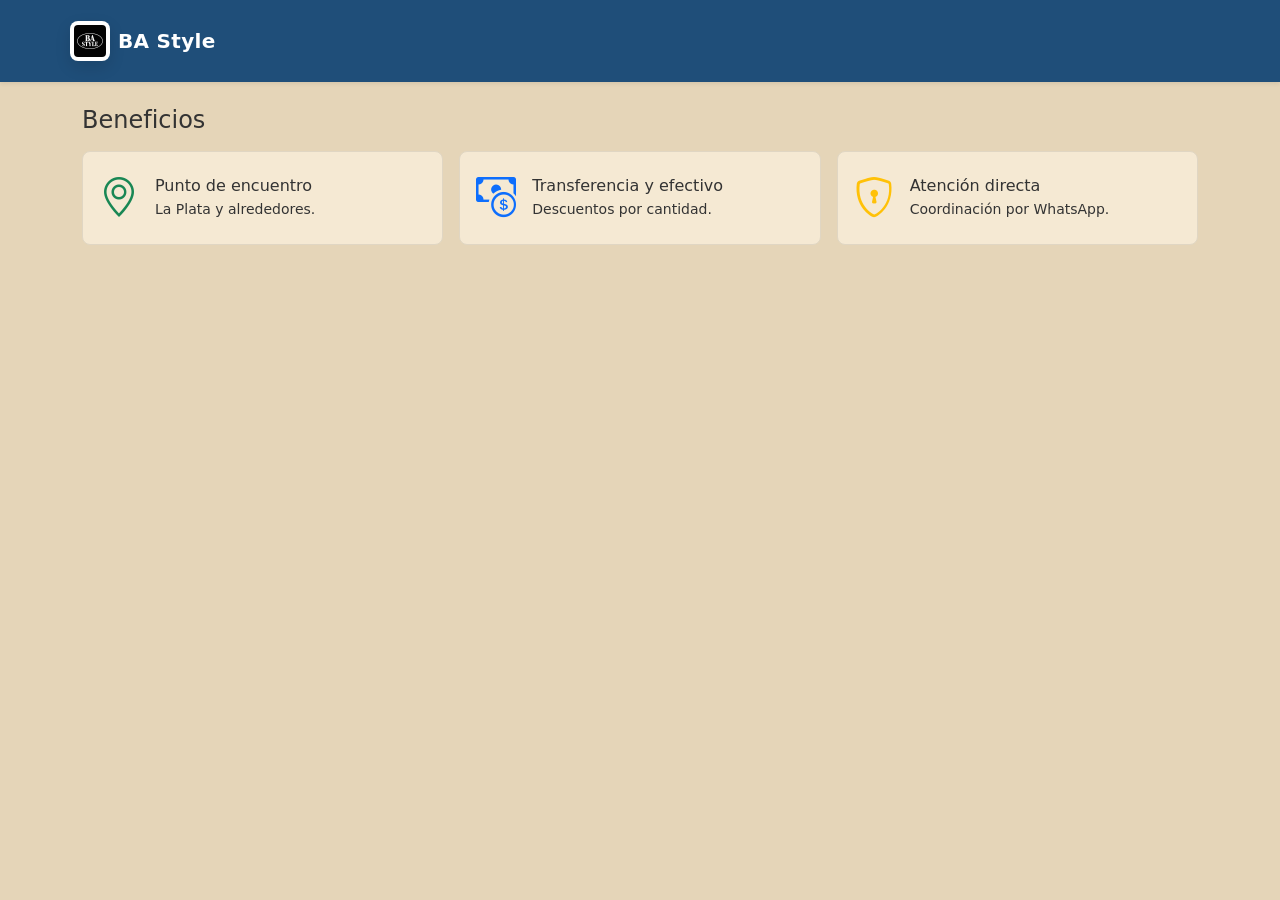
==== beneficios.html @ f9034127 "nuevaVersion" ====
<!doctype html>
<html lang="es">
  <head>
    <meta charset="utf-8">
    <meta name="viewport" content="width=device-width, initial-scale=1">
    <title>Beneficios - BA Style</title>
    <link href="https://cdn.jsdelivr.net/npm/bootstrap@5.3.8/dist/css/bootstrap.min.css" rel="stylesheet">
    <link rel="stylesheet" href="https://cdn.jsdelivr.net/npm/bootstrap-icons@1.11.3/font/bootstrap-icons.css">
    <link href="assets/css/styles.css" rel="stylesheet">
  </head>
  <body class="bg-light">
    <header class="shadow-sm bg-ml-yellow">
      <nav class="navbar navbar-expand-lg navbar-dark container-lg py-3">
        <a class="navbar-brand d-flex align-items-center gap-2 fw-bold" href="index.html">
          <img class="logo-badge" src="assets/imagenes/BAStyle.png" width="40" height="40" alt="BA Style">
          <span>BA Style</span>
        </a>
      </nav>
    </header>

    <main class="container-lg py-4">
      <h1 class="h4 mb-3">Beneficios</h1>
      <div class="row g-3">
        <div class="col-12 col-md-4"><div class="benefit-box p-3 rounded-3 d-flex align-items-center gap-3"><i class="bi bi-geo-alt fs-1 text-success"></i><div><h3 class="h6 mb-1">Punto de encuentro</h3><p class="small mb-0">La Plata y alrededores.</p></div></div></div>
        <div class="col-12 col-md-4"><div class="benefit-box p-3 rounded-3 d-flex align-items-center gap-3"><i class="bi bi-cash-coin fs-1 text-primary"></i><div><h3 class="h6 mb-1">Transferencia y efectivo</h3><p class="small mb-0">Descuentos por cantidad.</p></div></div></div>
        <div class="col-12 col-md-4"><div class="benefit-box p-3 rounded-3 d-flex align-items-center gap-3"><i class="bi bi-shield-lock fs-1 text-warning"></i><div><h3 class="h6 mb-1">Atención directa</h3><p class="small mb-0">Coordinación por WhatsApp.</p></div></div></div>
      </div>
    </main>

    <script src="https://cdn.jsdelivr.net/npm/bootstrap@5.3.8/dist/js/bootstrap.bundle.min.js"></script>
  </body>
  </html>
---- assets/css/styles.css ----
/* BA Style customizations */

:root {
  --brand-blue: #1f4e79; /* azul elegante */
  --brand-blue-dark: #173b5c;
  --ml-gray: #ededed;
  --cardboard: #e5d5b8; /* cartón claro más cálido */
  --paper: #f5e9d3; /* papel reciclado */
  --ink: #2b2b2b;
}

.bg-ml-yellow { background-color: var(--brand-blue); }

body { color: #333; background: var(--cardboard); }
body.bg-light { background: var(--cardboard) !important; }

.hero-banner { height: 260px; background: #000; }
.hero-carousel { height: 260px; }
.hero-carousel .carousel-item { height: 260px; }
.hero-carousel img { height: 100%; }
.object-fit-cover { object-fit: cover; }
.bg-gradient-dark { background: linear-gradient(180deg, rgba(0,0,0,0) 20%, rgba(0,0,0,.6) 100%); }

.promo-card { border: 1px solid #e0d6c3; background: var(--paper) !important; }
.benefit-box { border: 1px solid #e0d6c3; background: var(--paper) !important; }

/* Category tiles */
.cat-tile { position: relative; display: block; border-radius: .75rem; overflow: hidden; border: 1px solid var(--ml-gray); }
.cat-tile img { width: 100%; height: 140px; object-fit: cover; display: block; }
.cat-tile span { position: absolute; left: .75rem; bottom: .5rem; background: rgba(0,0,0,.65); color: #fff; padding: .25rem .5rem; border-radius: .375rem; font-size: .9rem; }

/* Cards */
.product-card { border: 1px solid #dfd3bf; background: var(--paper); transition: transform .15s ease, box-shadow .2s ease; }
.product-card:hover { box-shadow: 0 8px 20px rgba(23,59,92,.12); transform: translateY(-2px); }
.product-thumb { height: 180px; object-fit: cover; cursor: pointer; border-bottom: 1px solid #e5dbc6; }
.card-title { color: var(--ink); font-weight: 700; }
.h5, .card .h5 { color: var(--brand-blue-dark); }

/* Buttons brand */
.btn-primary { background-color: var(--brand-blue); border-color: var(--brand-blue); }
.btn-primary:hover { background-color: var(--brand-blue-dark); border-color: var(--brand-blue-dark); }
.btn-outline-primary { color: var(--brand-blue); border-color: var(--brand-blue); }
.btn-outline-primary:hover { background-color: var(--brand-blue); color: #fff; }

/* Offcanvas cart */
.cart-thumb { width: 64px; height: 64px; object-fit: cover; border-radius: .5rem; }
.offcanvas, .offcanvas .offcanvas-body { background: var(--paper); }
.offcanvas-header { background: #e8dcc6; border-bottom: 1px solid #e0d6c3; }
.modal-content { background: var(--paper); }
.cart-summary { background: #efe4cf; border: 1px dashed #d7c7a8; color: #5c4a2e; border-radius: .5rem; padding: .5rem .75rem; }
.discount-pill { display:inline-block; background:#d8c7a6; color:#3d2f1a; padding:.1rem .5rem; border-radius:999px; font-weight:700; }

/* Footer */
.site-footer { background: #1f4e79; color: #fff; }
.site-footer h5, .site-footer h6 { color: #fff; font-weight: 800; }
.site-footer .text-muted { color: rgba(255,255,255,.85) !important; }
.site-footer a { color: #fff; text-decoration: none; }
.site-footer a:hover { text-decoration: underline; }

/* WhatsApp floating button */
.whatsapp-fab { position: fixed; right: 18px; bottom: 18px; width: 56px; height: 56px; border-radius: 50%; background: #25D366; color: #fff; display: inline-flex; align-items: center; justify-content: center; font-size: 1.6rem; box-shadow: 0 6px 16px rgba(0,0,0,.2); z-index: 1040; text-decoration: none; }
.whatsapp-fab:hover { color: #fff; filter: brightness(0.95); }

/* Utilities */
.badge { font-weight: 600; }
.btn.active { background-color: #212529; color: #fff; }

/* Header branding */
.logo-badge { background: #fff; border-radius: .5rem; padding: .25rem; box-shadow: 0 6px 16px rgba(0,0,0,.12); }
.navbar-dark .navbar-brand span { color: #fff; font-weight: 800; letter-spacing: .3px; }
.navbar-dark .nav-link { color: rgba(255,255,255,.92); font-weight: 600; }
.navbar-dark .nav-link:hover { color: #fff; }

@media (min-width: 992px) {
  .hero-banner { height: 320px; }
  .hero-carousel { height: 320px; }
  .hero-carousel .carousel-item { height: 320px; }
  .product-thumb { height: 220px; }
}
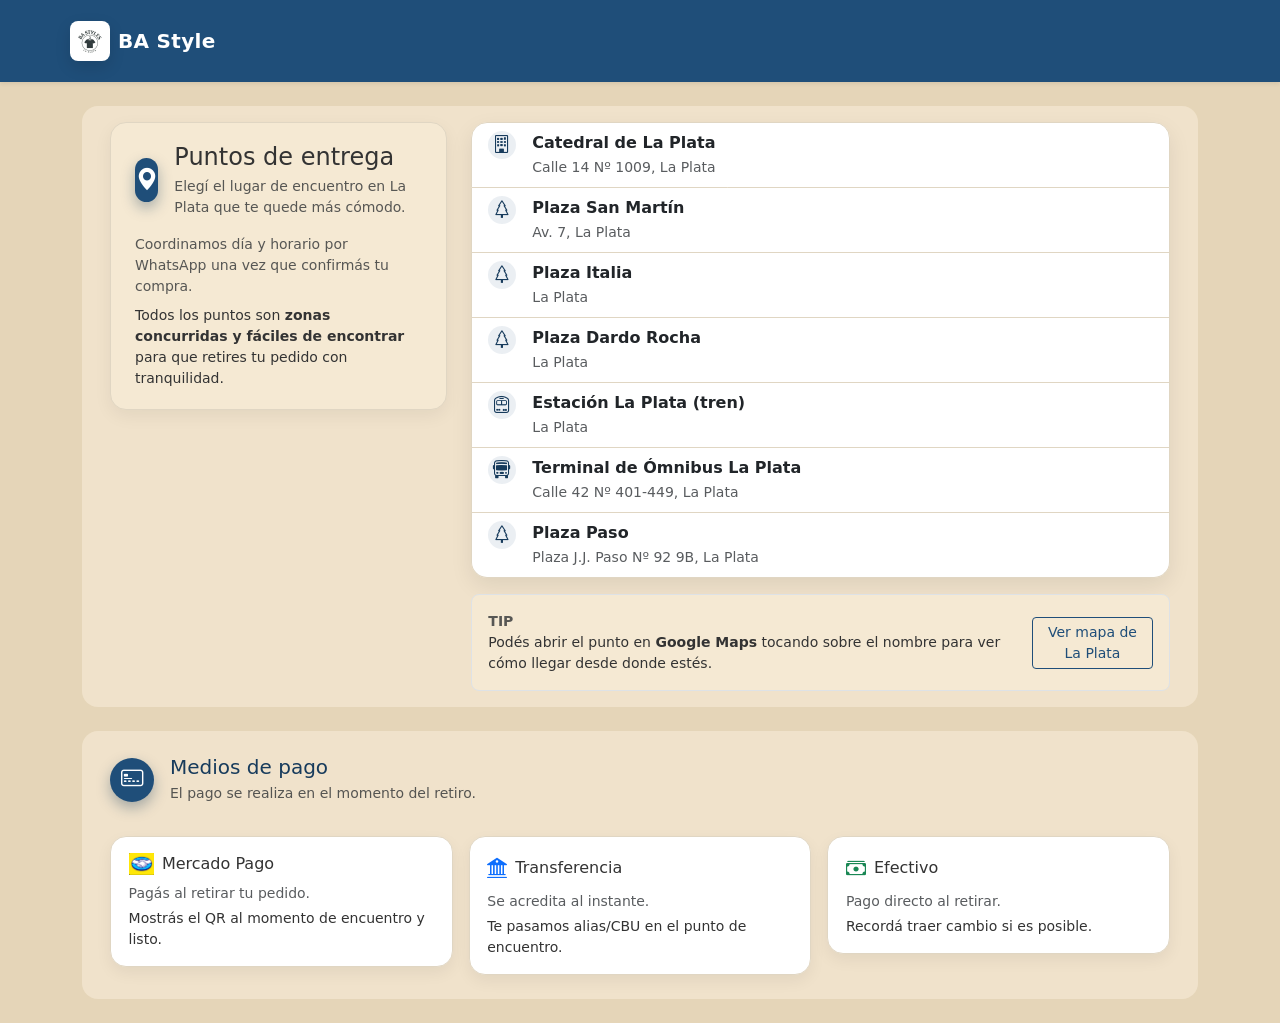
==== commit 0a8f5eea: "final" ====
--- a/beneficios.html
+++ b/beneficios.html
@@ -3,10 +3,16 @@
   <head>
     <meta charset="utf-8">
     <meta name="viewport" content="width=device-width, initial-scale=1">
-    <title>Beneficios - BA Style</title>
+    <title>Puntos de entrega - BA Style</title>
+    <meta name="description" content="Puntos de entrega de BA Style en La Plata: catedral, plazas, estación de tren y terminal de ómnibus.">
+    <meta name="robots" content="index, follow">
+    <link rel="canonical" href="https://stylesba.netlify.app/beneficios.html">
     <link href="https://cdn.jsdelivr.net/npm/bootstrap@5.3.8/dist/css/bootstrap.min.css" rel="stylesheet">
     <link rel="stylesheet" href="https://cdn.jsdelivr.net/npm/bootstrap-icons@1.11.3/font/bootstrap-icons.css">
     <link href="assets/css/styles.css" rel="stylesheet">
+    <link rel="icon" type="image/png" href="assets/imagenes/BAStyle.png">
+    <link rel="shortcut icon" type="image/png" href="assets/imagenes/BAStyle.png">
+    <link rel="apple-touch-icon" href="assets/imagenes/BAStyle.png">
   </head>
   <body class="bg-light">
     <header class="shadow-sm bg-ml-yellow">
@@ -19,12 +25,185 @@
     </header>
 
     <main class="container-lg py-4">
-      <h1 class="h4 mb-3">Beneficios</h1>
-      <div class="row g-3">
-        <div class="col-12 col-md-4"><div class="benefit-box p-3 rounded-3 d-flex align-items-center gap-3"><i class="bi bi-geo-alt fs-1 text-success"></i><div><h3 class="h6 mb-1">Punto de encuentro</h3><p class="small mb-0">La Plata y alrededores.</p></div></div></div>
-        <div class="col-12 col-md-4"><div class="benefit-box p-3 rounded-3 d-flex align-items-center gap-3"><i class="bi bi-cash-coin fs-1 text-primary"></i><div><h3 class="h6 mb-1">Transferencia y efectivo</h3><p class="small mb-0">Descuentos por cantidad.</p></div></div></div>
-        <div class="col-12 col-md-4"><div class="benefit-box p-3 rounded-3 d-flex align-items-center gap-3"><i class="bi bi-shield-lock fs-1 text-warning"></i><div><h3 class="h6 mb-1">Atención directa</h3><p class="small mb-0">Coordinación por WhatsApp.</p></div></div></div>
-      </div>
+      <section class="delivery-section py-3">
+        <div class="row g-4 align-items-start">
+          <div class="col-12 col-lg-4">
+            <div class="delivery-card h-100">
+              <div class="d-flex align-items-center gap-3 mb-3">
+                <div class="delivery-icon-circle">
+                  <i class="bi bi-geo-alt-fill"></i>
+                </div>
+                <div>
+                  <h1 class="h4 mb-1">Puntos de entrega</h1>
+                  <p class="mb-0 small text-muted">
+                    Elegí el lugar de encuentro en La Plata que te quede más cómodo.
+                  </p>
+                </div>
+              </div>
+              <p class="small text-muted mb-2">
+                Coordinamos día y horario por WhatsApp una vez que confirmás tu compra.
+              </p>
+              <p class="small mb-0">
+                Todos los puntos son <strong>zonas concurridas y fáciles de encontrar</strong> para que retires tu pedido con tranquilidad.
+              </p>
+            </div>
+          </div>
+          <div class="col-12 col-lg-8">
+            <ul class="list-group mb-3 delivery-list">
+              <li class="list-group-item delivery-item fade-in-up">
+                <div class="d-flex align-items-start gap-3">
+                  <span class="delivery-bullet">
+                    <i class="bi bi-building"></i>
+                  </span>
+                  <div>
+                    <a class="delivery-link" href="https://www.google.com/maps/search/?api=1&query=Catedral+de+La+Plata,+Calle+14+1009,+La+Plata" target="_blank" rel="noopener">
+                      <strong>Catedral de La Plata</strong><br>
+                      <span class="small text-muted">Calle 14 Nº 1009, La Plata</span>
+                    </a>
+                  </div>
+                </div>
+              </li>
+              <li class="list-group-item delivery-item fade-in-up" style="animation-delay: .05s;">
+                <div class="d-flex align-items-start gap-3">
+                  <span class="delivery-bullet">
+                    <i class="bi bi-tree"></i>
+                  </span>
+                  <div>
+                    <a class="delivery-link" href="https://www.google.com/maps/search/?api=1&query=Plaza+San+Mart%C3%ADn,+La+Plata" target="_blank" rel="noopener">
+                      <strong>Plaza San Martín</strong><br>
+                      <span class="small text-muted">Av. 7, La Plata</span>
+                    </a>
+                  </div>
+                </div>
+              </li>
+              <li class="list-group-item delivery-item fade-in-up" style="animation-delay: .1s;">
+                <div class="d-flex align-items-start gap-3">
+                  <span class="delivery-bullet">
+                    <i class="bi bi-tree"></i>
+                  </span>
+                  <div>
+                    <a class="delivery-link" href="https://www.google.com/maps/search/?api=1&query=Plaza+Italia,+La+Plata" target="_blank" rel="noopener">
+                      <strong>Plaza Italia</strong><br>
+                      <span class="small text-muted">La Plata</span>
+                    </a>
+                  </div>
+                </div>
+              </li>
+              <li class="list-group-item delivery-item fade-in-up" style="animation-delay: .15s;">
+                <div class="d-flex align-items-start gap-3">
+                  <span class="delivery-bullet">
+                    <i class="bi bi-tree"></i>
+                  </span>
+                  <div>
+                    <a class="delivery-link" href="https://www.google.com/maps/search/?api=1&query=Plaza+Dardo+Rocha,+La+Plata" target="_blank" rel="noopener">
+                      <strong>Plaza Dardo Rocha</strong><br>
+                      <span class="small text-muted">La Plata</span>
+                    </a>
+                  </div>
+                </div>
+              </li>
+              <li class="list-group-item delivery-item fade-in-up" style="animation-delay: .2s;">
+                <div class="d-flex align-items-start gap-3">
+                  <span class="delivery-bullet">
+                    <i class="bi bi-train-front"></i>
+                  </span>
+                  <div>
+                    <a class="delivery-link" href="https://www.google.com/maps/search/?api=1&query=Estaci%C3%B3n+La+Plata+tren,+La+Plata" target="_blank" rel="noopener">
+                      <strong>Estación La Plata (tren)</strong><br>
+                      <span class="small text-muted">La Plata</span>
+                    </a>
+                  </div>
+                </div>
+              </li>
+              <li class="list-group-item delivery-item fade-in-up" style="animation-delay: .25s;">
+                <div class="d-flex align-items-start gap-3">
+                  <span class="delivery-bullet">
+                    <i class="bi bi-bus-front"></i>
+                  </span>
+                  <div>
+                    <a class="delivery-link" href="https://www.google.com/maps/search/?api=1&query=Terminal+de+%C3%93mnibus+La+Plata,+Calle+42+401-449,+La+Plata" target="_blank" rel="noopener">
+                      <strong>Terminal de Ómnibus La Plata</strong><br>
+                      <span class="small text-muted">Calle 42 Nº 401-449, La Plata</span>
+                    </a>
+                  </div>
+                </div>
+              </li>
+              <li class="list-group-item delivery-item fade-in-up" style="animation-delay: .3s;">
+                <div class="d-flex align-items-start gap-3">
+                  <span class="delivery-bullet">
+                    <i class="bi bi-tree"></i>
+                  </span>
+                  <div>
+                    <a class="delivery-link" href="https://www.google.com/maps/search/?api=1&query=Plaza+Paso,+Plaza+J.J.+Paso+92+9B,+La+Plata" target="_blank" rel="noopener">
+                      <strong>Plaza Paso</strong><br>
+                      <span class="small text-muted">Plaza J.J. Paso Nº 92 9B, La Plata</span>
+                    </a>
+                  </div>
+                </div>
+              </li>
+            </ul>
+            <div class="mt-3 p-3 rounded-3 bg-white border d-flex align-items-center justify-content-between flex-column flex-md-row gap-2 delivery-tip">
+              <div>
+                <div class="small fw-semibold text-uppercase text-muted">Tip</div>
+                <div class="small">
+                  Podés abrir el punto en <strong>Google Maps</strong> tocando sobre el nombre para ver cómo llegar desde donde estés.
+                </div>
+              </div>
+              <div>
+                <a href="https://www.google.com/maps/place/La+Plata,+Buenos+Aires" target="_blank" rel="noopener" class="btn btn-outline-primary btn-sm">
+                  Ver mapa de La Plata
+                </a>
+              </div>
+            </div>
+          </div>
+        </div>
+      </section>
+
+      <section class="payment-section mt-4">
+        <div class="row g-3">
+          <div class="col-12">
+            <div class="d-flex align-items-center gap-3 mb-3">
+              <div class="payment-icon-circle">
+                <i class="bi bi-credit-card-2-front"></i>
+              </div>
+              <div>
+                <h2 class="h5 mb-1">Medios de pago</h2>
+                <p class="small text-muted mb-0">El pago se realiza en el momento del retiro.</p>
+              </div>
+            </div>
+          </div>
+          <div class="col-12 col-md-4">
+            <div class="payment-card fade-in-up">
+              <div class="d-flex align-items-center gap-2 mb-2">
+                <img src="/assets/imagenes/mercado.png" alt="Mercado Pago" class="payment-logo">
+                <h3 class="h6 mb-0">Mercado Pago</h3>
+              </div>
+              <p class="small text-muted mb-1">Pagás al retirar tu pedido.</p>
+              <p class="small mb-0">Mostrás el QR al momento de encuentro y listo.</p>
+            </div>
+          </div>
+          <div class="col-12 col-md-4">
+            <div class="payment-card fade-in-up" style="animation-delay:.05s;">
+              <div class="d-flex align-items-center gap-2 mb-2">
+                <i class="bi bi-bank2 text-primary fs-5"></i>
+                <h3 class="h6 mb-0">Transferencia</h3>
+              </div>
+              <p class="small text-muted mb-1">Se acredita al instante.</p>
+              <p class="small mb-0">Te pasamos alias/CBU en el punto de encuentro.</p>
+            </div>
+          </div>
+          <div class="col-12 col-md-4">
+            <div class="payment-card fade-in-up" style="animation-delay:.1s;">
+              <div class="d-flex align-items-center gap-2 mb-2">
+                <i class="bi bi-cash-stack text-success fs-5"></i>
+                <h3 class="h6 mb-0">Efectivo</h3>
+              </div>
+              <p class="small text-muted mb-1">Pago directo al retirar.</p>
+              <p class="small mb-0">Recordá traer cambio si es posible.</p>
+            </div>
+          </div>
+        </div>
+      </section>
     </main>
 
     <script src="https://cdn.jsdelivr.net/npm/bootstrap@5.3.8/dist/js/bootstrap.bundle.min.js"></script>
--- a/assets/css/styles.css
+++ b/assets/css/styles.css
@@ -13,26 +13,41 @@
 
 body { color: #333; background: var(--cardboard); }
 body.bg-light { background: var(--cardboard) !important; }
+body { overflow-x: hidden; }
 
 .hero-banner { height: 260px; background: #000; }
-.hero-carousel { height: 260px; }
-.hero-carousel .carousel-item { height: 260px; }
-.hero-carousel img { height: 100%; }
+/* Carrusel principal: mostrar las imágenes completas sin cortarlas */
+.hero-carousel {
+  height: 260px;
+}
+.hero-carousel .carousel-item {
+  height: 100%;
+}
+.hero-carousel img {
+  width: 100%;
+  height: 100%;
+  object-fit: contain; /* muestra la imagen completa, aunque deje bordes arriba/abajo */
+  background-color: #f5e9d3; /* mismo tono del fondo para que se integre bien */
+}
 .object-fit-cover { object-fit: cover; }
 .bg-gradient-dark { background: linear-gradient(180deg, rgba(0,0,0,0) 20%, rgba(0,0,0,.6) 100%); }
 
 .promo-card { border: 1px solid #e0d6c3; background: var(--paper) !important; }
 .benefit-box { border: 1px solid #e0d6c3; background: var(--paper) !important; }
+.bg-white { background: var(--paper) !important; }
 
 /* Category tiles */
-.cat-tile { position: relative; display: block; border-radius: .75rem; overflow: hidden; border: 1px solid var(--ml-gray); }
-.cat-tile img { width: 100%; height: 140px; object-fit: cover; display: block; }
-.cat-tile span { position: absolute; left: .75rem; bottom: .5rem; background: rgba(0,0,0,.65); color: #fff; padding: .25rem .5rem; border-radius: .375rem; font-size: .9rem; }
+.cat-tile { position: relative; display: block; border-radius: .75rem; overflow: hidden; border: 1px solid var(--ml-gray); background: var(--paper); min-height: 200px; }
+.cat-tile img { width: 100%; height: 200px; object-fit: contain; display: block; padding: 15px; background: #fff; }
+.cat-tile span { position: absolute; left: .75rem; bottom: .75rem; background: rgba(0,0,0,.75); color: #fff; padding: .4rem .75rem; border-radius: .5rem; font-size: .95rem; font-weight: 600; }
+.cat-tile:hover { transform: translateY(-2px); box-shadow: 0 4px 12px rgba(0,0,0,.15); transition: transform .2s ease, box-shadow .2s ease; }
 
 /* Cards */
 .product-card { border: 1px solid #dfd3bf; background: var(--paper); transition: transform .15s ease, box-shadow .2s ease; }
 .product-card:hover { box-shadow: 0 8px 20px rgba(23,59,92,.12); transform: translateY(-2px); }
-.product-thumb { height: 180px; object-fit: cover; cursor: pointer; border-bottom: 1px solid #e5dbc6; }
+.product-thumb { height: 280px; object-fit: contain; cursor: pointer; border-bottom: 1px solid #e5dbc6; background-color: #fff; padding: 10px; }
+.product-card .card-body { padding: 1rem; min-height: 120px; display: flex; flex-direction: column; }
+.product-card .card-body .mt-auto { margin-top: auto; padding-top: 0.5rem; }
 .card-title { color: var(--ink); font-weight: 700; }
 .h5, .card .h5 { color: var(--brand-blue-dark); }
 
@@ -61,6 +76,121 @@
 .whatsapp-fab { position: fixed; right: 18px; bottom: 18px; width: 56px; height: 56px; border-radius: 50%; background: #25D366; color: #fff; display: inline-flex; align-items: center; justify-content: center; font-size: 1.6rem; box-shadow: 0 6px 16px rgba(0,0,0,.2); z-index: 1040; text-decoration: none; }
 .whatsapp-fab:hover { color: #fff; filter: brightness(0.95); }
 
+/* Puntos de entrega */
+.delivery-section {
+  background: rgba(245, 233, 211, 0.7);
+  border-radius: 1rem;
+  padding: 1.5rem 1.75rem;
+}
+.delivery-card {
+  background: var(--paper);
+  border-radius: 1rem;
+  border: 1px solid #e0d6c3;
+  padding: 1.25rem 1.5rem;
+  box-shadow: 0 6px 18px rgba(0,0,0,.06);
+}
+.delivery-icon-circle {
+  width: 44px;
+  height: 44px;
+  border-radius: 999px;
+  background: var(--brand-blue);
+  color: #fff;
+  display: inline-flex;
+  align-items: center;
+  justify-content: center;
+  font-size: 1.4rem;
+  box-shadow: 0 6px 14px rgba(23,59,92,.35);
+}
+.delivery-list {
+  border-radius: 1rem;
+  overflow: hidden;
+  box-shadow: 0 8px 22px rgba(0,0,0,.08);
+}
+.delivery-item {
+  border-color: #e0d6c3;
+  background: #fff;
+  transition: transform .15s ease, box-shadow .15s ease, background-color .15s ease;
+}
+.delivery-item:hover {
+  background: #fdf7eb;
+  transform: translateY(-1px);
+  box-shadow: 0 6px 16px rgba(0,0,0,.08);
+}
+.delivery-link {
+  color: inherit;
+  text-decoration: none;
+}
+.delivery-link:hover {
+  color: var(--brand-blue-dark);
+  text-decoration: underline;
+}
+.delivery-bullet {
+  width: 28px;
+  height: 28px;
+  border-radius: 999px;
+  background: rgba(31, 78, 121, 0.09);
+  color: var(--brand-blue-dark);
+  display: inline-flex;
+  align-items: center;
+  justify-content: center;
+  font-size: 1.1rem;
+}
+@keyframes fadeInUp {
+  from {
+    opacity: 0;
+    transform: translateY(6px);
+  }
+  to {
+    opacity: 1;
+    transform: translateY(0);
+  }
+}
+.fade-in-up {
+  opacity: 0;
+  animation: fadeInUp .35s ease forwards;
+}
+
+.delivery-tip {
+  border-color: #e0d6c3;
+  background: linear-gradient(135deg, #fdf7eb, #f5e9d3);
+}
+
+/* Medios de pago */
+.payment-section {
+  background: rgba(245, 233, 211, 0.7);
+  border-radius: 1rem;
+  padding: 1.5rem 1.75rem;
+  margin-top: 1.5rem;
+}
+.payment-icon-circle {
+  width: 44px;
+  height: 44px;
+  border-radius: 999px;
+  background: var(--brand-blue);
+  color: #fff;
+  display: inline-flex;
+  align-items: center;
+  justify-content: center;
+  font-size: 1.4rem;
+  box-shadow: 0 6px 14px rgba(23,59,92,.35);
+}
+.payment-card {
+  background: #fff;
+  border-radius: 1rem;
+  border: 1px solid #e0d6c3;
+  padding: 1rem 1.1rem;
+  box-shadow: 0 6px 16px rgba(0,0,0,.06);
+  transition: transform .15s ease, box-shadow .15s ease;
+}
+.payment-card:hover {
+  transform: translateY(-2px);
+  box-shadow: 0 10px 24px rgba(0,0,0,.1);
+}
+.payment-logo {
+  height: 22px;
+  width: auto;
+}
+
 /* Utilities */
 .badge { font-weight: 600; }
 .btn.active { background-color: #212529; color: #fff; }
@@ -70,12 +200,53 @@
 .navbar-dark .navbar-brand span { color: #fff; font-weight: 800; letter-spacing: .3px; }
 .navbar-dark .nav-link { color: rgba(255,255,255,.92); font-weight: 600; }
 .navbar-dark .nav-link:hover { color: #fff; }
+/* Carrito en blanco dentro del header */
+.navbar-dark .btn-outline-light i,
+.navbar-dark .btn-outline-dark i { color: #fff; }
+.navbar-dark .btn-outline-dark { border-color: rgba(255,255,255,.6); color: #fff; background: rgba(255,255,255,.06); }
+.navbar-dark .btn-outline-dark:hover { background: rgba(255,255,255,.12); }
 
 @media (min-width: 992px) {
   .hero-banner { height: 320px; }
   .hero-carousel { height: 320px; }
-  .hero-carousel .carousel-item { height: 320px; }
-  .product-thumb { height: 220px; }
-}
-
-
+  .hero-carousel .carousel-item { height: 100%; }
+  .product-thumb { height: 320px; }
+}
+
+/* Mobile-first optimizations */
+@media (max-width: 575.98px) {
+  .navbar .navbar-brand span { font-size: 1.05rem; }
+  .navbar .logo-badge { width: 34px; height: 34px; }
+  .hero-carousel { height: 190px; }
+  .hero-carousel .carousel-item { height: 190px; }
+  .carousel-caption { padding-bottom: .75rem; }
+  .carousel-caption .btn { padding: .35rem .6rem; font-size: .85rem; }
+  .cat-tile img { height: 120px; }
+  .product-thumb { height: 240px; }
+  .offcanvas-end { width: 100% !important; }
+  .site-footer { padding-left: 1rem; padding-right: 1rem; }
+  .navbar .btn-outline-light { border-color: rgba(255,255,255,.6); color: #fff; background: rgba(255,255,255,.06); }
+  .navbar .btn-outline-light:hover { background: rgba(255,255,255,.12); }
+  .navbar .btn-outline-light .badge { font-size: .65rem; }
+  /* Ajuste para el carrito en móvil */
+  .navbar .ms-auto.d-lg-none {
+    margin-right: 10px;
+  }
+  /* Prevenir scroll horizontal */
+  .container-lg {
+    max-width: 100%;
+    padding-left: 15px;
+    padding-right: 15px;
+  }
+  body {
+    overflow-x: hidden;
+  }
+}
+
+@media (min-width: 576px) and (max-width: 991.98px) {
+  .hero-carousel { height: 240px; }
+  .hero-carousel .carousel-item { height: 100%; }
+  .product-thumb { height: 280px; }
+}
+
+
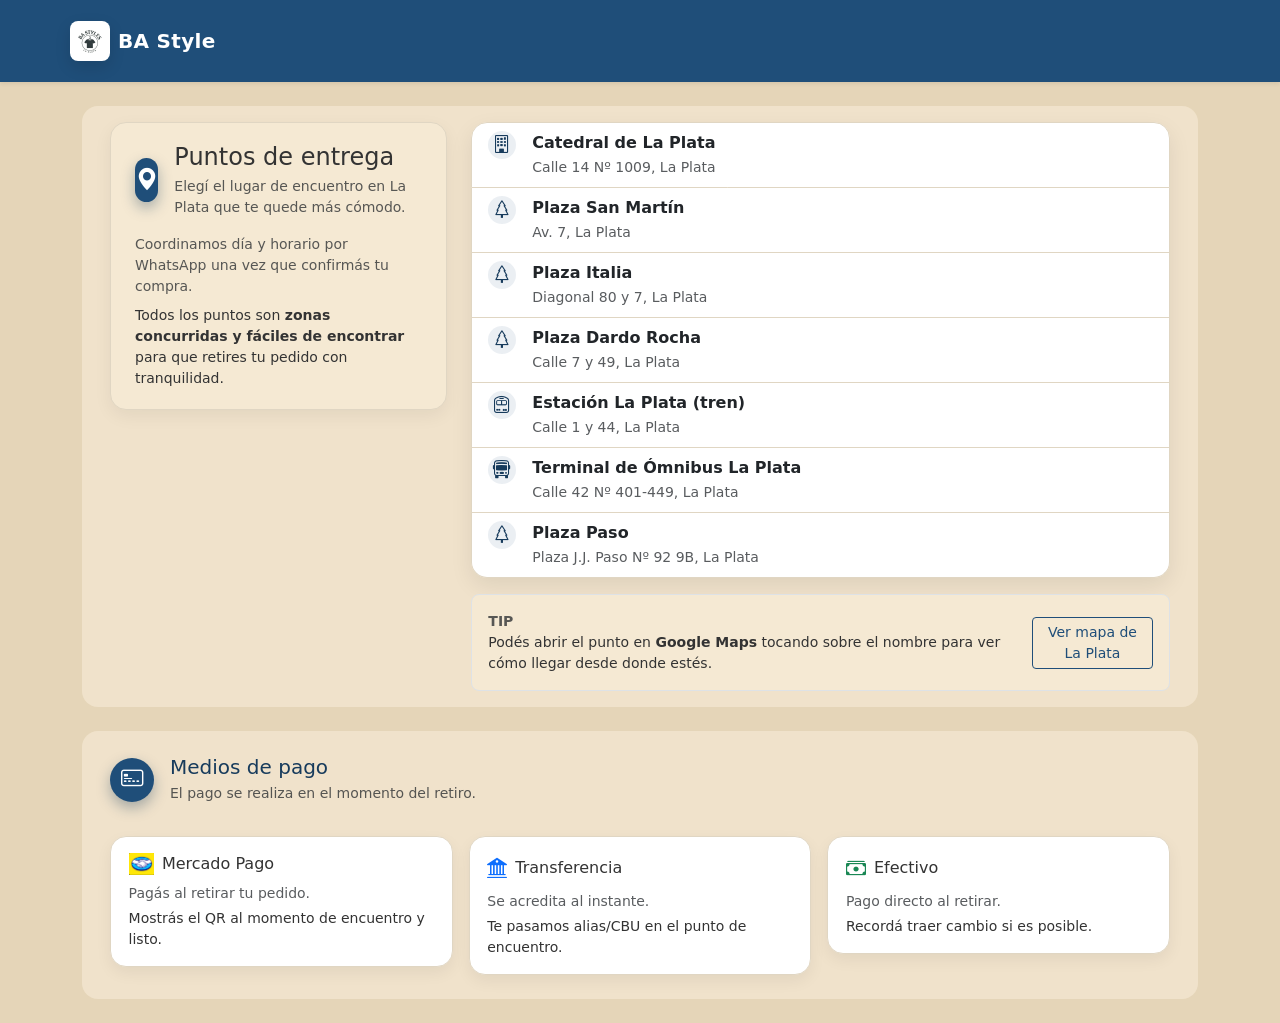
==== commit b1ec13f4: "nasa" ====
--- a/beneficios.html
+++ b/beneficios.html
@@ -84,7 +84,7 @@
                   <div>
                     <a class="delivery-link" href="https://www.google.com/maps/search/?api=1&query=Plaza+Italia,+La+Plata" target="_blank" rel="noopener">
                       <strong>Plaza Italia</strong><br>
-                      <span class="small text-muted">La Plata</span>
+                      <span class="small text-muted">Diagonal 80 y 7, La Plata</span>
                     </a>
                   </div>
                 </div>
@@ -97,7 +97,7 @@
                   <div>
                     <a class="delivery-link" href="https://www.google.com/maps/search/?api=1&query=Plaza+Dardo+Rocha,+La+Plata" target="_blank" rel="noopener">
                       <strong>Plaza Dardo Rocha</strong><br>
-                      <span class="small text-muted">La Plata</span>
+                      <span class="small text-muted">Calle 7 y 49, La Plata</span>
                     </a>
                   </div>
                 </div>
@@ -110,7 +110,7 @@
                   <div>
                     <a class="delivery-link" href="https://www.google.com/maps/search/?api=1&query=Estaci%C3%B3n+La+Plata+tren,+La+Plata" target="_blank" rel="noopener">
                       <strong>Estación La Plata (tren)</strong><br>
-                      <span class="small text-muted">La Plata</span>
+                      <span class="small text-muted">Calle 1 y 44, La Plata</span>
                     </a>
                   </div>
                 </div>
--- a/assets/css/styles.css
+++ b/assets/css/styles.css
@@ -217,8 +217,12 @@
 @media (max-width: 575.98px) {
   .navbar .navbar-brand span { font-size: 1.05rem; }
   .navbar .logo-badge { width: 34px; height: 34px; }
-  .hero-carousel { height: 190px; }
-  .hero-carousel .carousel-item { height: 190px; }
+  .hero-carousel {
+    height: 230px;
+  }
+  .hero-carousel .carousel-item {
+    height: 100%;
+  }
   .carousel-caption { padding-bottom: .75rem; }
   .carousel-caption .btn { padding: .35rem .6rem; font-size: .85rem; }
   .cat-tile img { height: 120px; }
